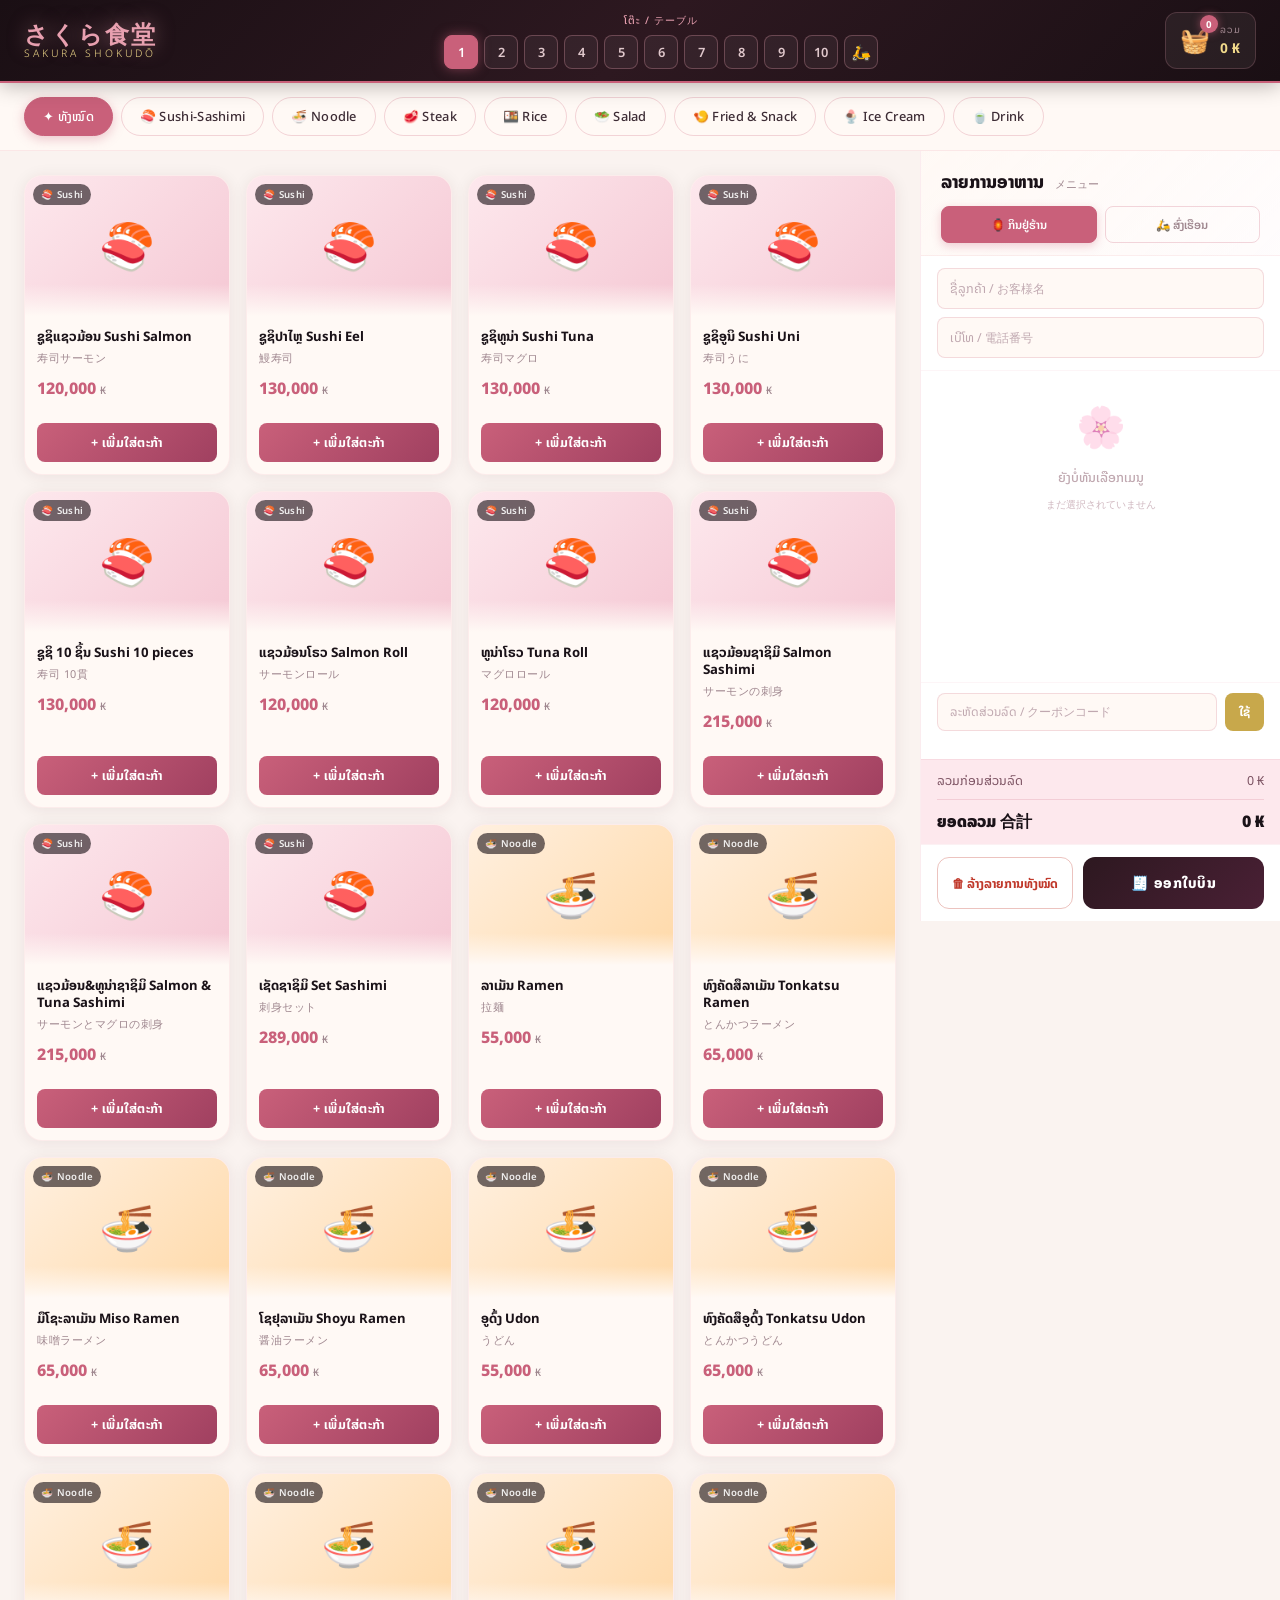
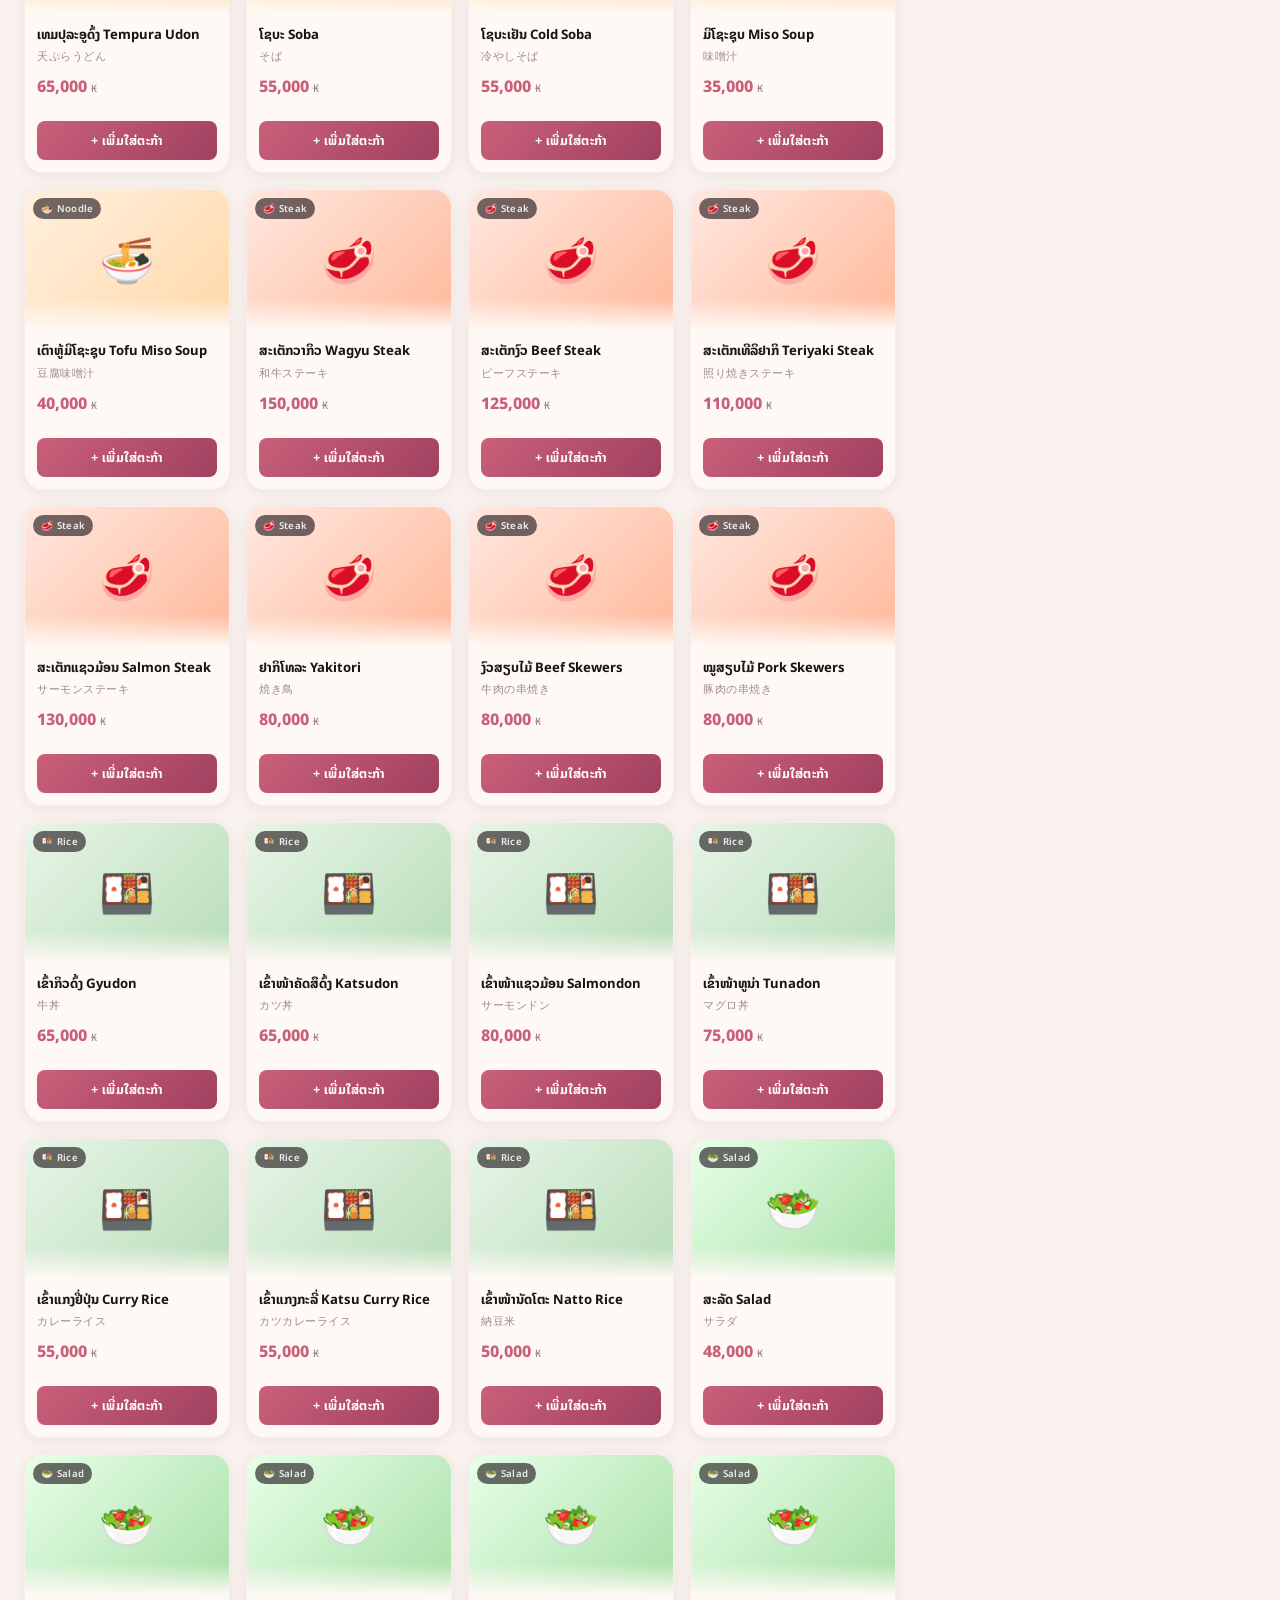
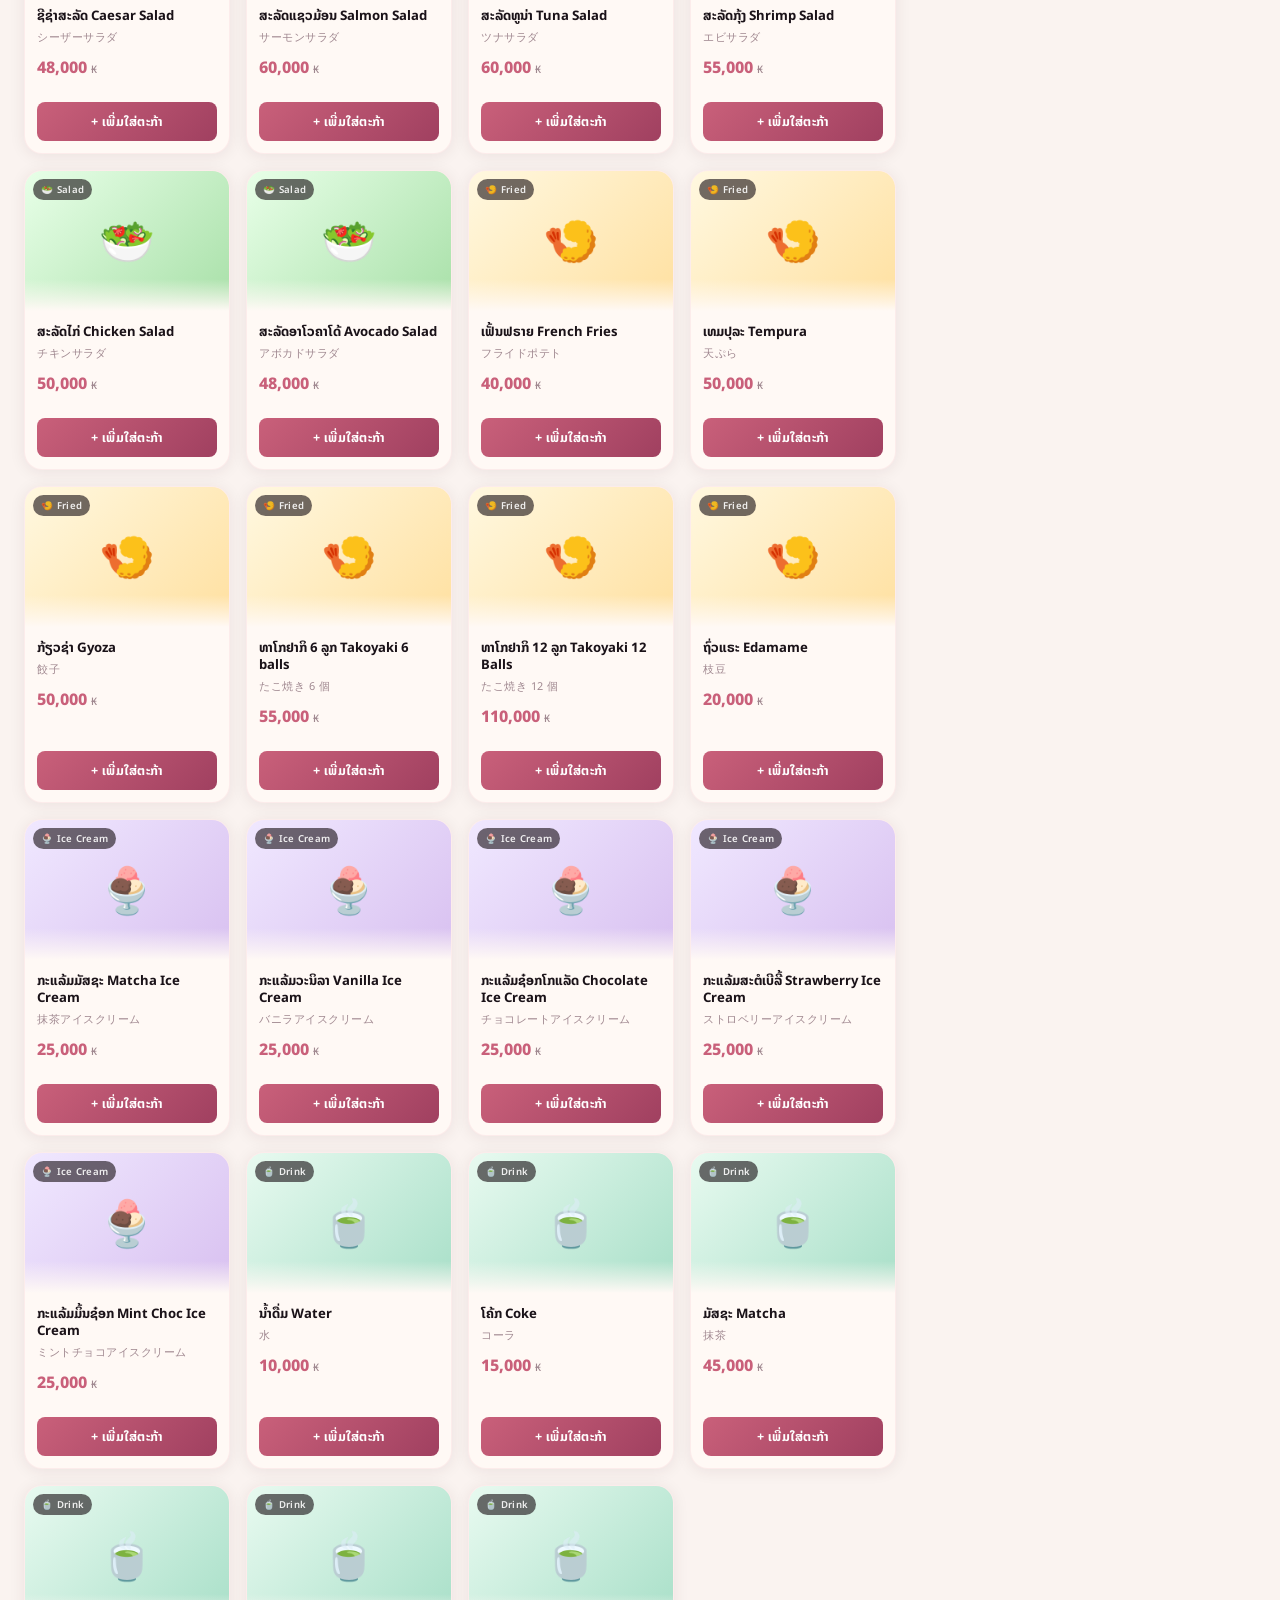
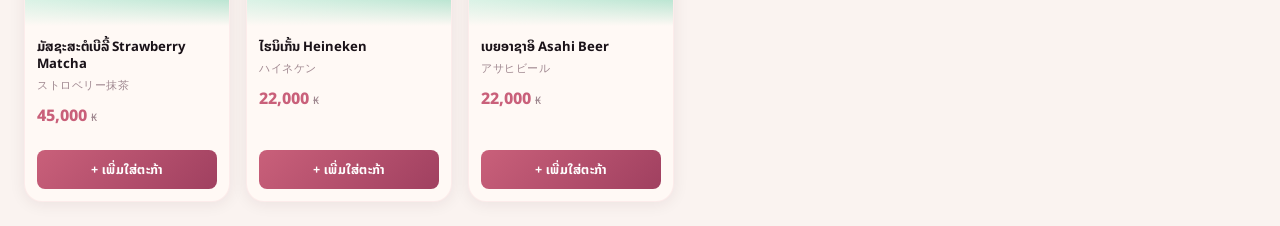
==== index.html @ 3c6b754e "Add files via upload" ====
<!DOCTYPE html>
<html lang="lo">
<head>
  <meta charset="UTF-8" />
  <meta name="viewport" content="width=device-width, initial-scale=1.0" />
  <title>さくら食堂 | Sakura Restaurant</title>
  <link rel="stylesheet" href="style.css" />
  <link href="https://fonts.googleapis.com/css2?family=Noto+Sans+Lao:wght@100;200;300;400;500;600;700;800;900&display=swap" rel="stylesheet" />
</head>
<body>

<!-- Floating Cherry Blossoms -->
<div class="petals-container" aria-hidden="true">
  <div class="petal"></div><div class="petal"></div><div class="petal"></div>
  <div class="petal"></div><div class="petal"></div><div class="petal"></div>
  <div class="petal"></div><div class="petal"></div><div class="petal"></div>
  <div class="petal"></div>
</div>

<!-- HEADER -->
<header class="header">
  <div class="header-left">
    <div class="logo">
      <span class="logo-jp">さくら食堂</span>
      <span class="logo-sub">Sakura Shokudō</span>
    </div>
  </div>
  <div class="header-center">
    <div class="table-selector">
      <label class="table-label">ໂຕ໊ະ / テーブル</label>
      <div class="table-btns" id="tableBtns">
        <button class="table-btn active" data-table="1">1</button>
        <button class="table-btn" data-table="2">2</button>
        <button class="table-btn" data-table="3">3</button>
        <button class="table-btn" data-table="4">4</button>
        <button class="table-btn" data-table="5">5</button>
        <button class="table-btn" data-table="6">6</button>
        <button class="table-btn" data-table="7">7</button>
        <button class="table-btn" data-table="8">8</button>
        <button class="table-btn" data-table="9">9</button>
        <button class="table-btn" data-table="10">10</button>
        <button class="table-btn delivery">🛵</button>
      </div>
    </div>
  </div>
  <div class="header-right">
    <div class="cart-summary" id="cartSummary">
      <div class="cart-icon-wrap">
        <span class="cart-icon">🧺</span>
        <span class="cart-badge" id="cartBadge">0</span>
      </div>
      <div class="cart-total-mini">
        <span class="cart-label">ລວມ</span>
        <span class="cart-total-val" id="cartTotalMini">0 ₭</span>
      </div>
    </div>
  </div>
</header>

<!-- CATEGORY TABS -->
<nav class="category-nav">
  <button class="cat-btn active" data-cat="all">✦ ທັງໝົດ</button>
  <button class="cat-btn" data-cat="sushi">🍣 Sushi-Sashimi</button>
  <button class="cat-btn" data-cat="noodle">🍜 Noodle</button>
  <button class="cat-btn" data-cat="steak">🥩 Steak</button>
  <button class="cat-btn" data-cat="rice">🍱 Rice</button>
  <button class="cat-btn" data-cat="salad">🥗 Salad</button>
  <button class="cat-btn" data-cat="fried">🍤 Fried &amp; Snack</button>
  <button class="cat-btn" data-cat="icecream">🍨 Ice Cream</button>
  <button class="cat-btn" data-cat="drink">🍵 Drink</button>
</nav>

<!-- MAIN LAYOUT -->
<main class="main-layout">

  <!-- MENU GRID -->
  <section class="menu-section">
    <div class="menu-grid" id="menuGrid"></div>
  </section>

  <!-- CART PANEL -->
  <aside class="cart-panel" id="cartPanel">
    <div class="cart-header">
      <h2 class="cart-title">ລາຍການອາຫານ <span class="jp-sub">メニュー</span></h2>
      <div class="order-type-toggle">
        <button class="ot-btn active" id="btnDineIn" onclick="setOrderType('dine-in')">🏮 ກິນຢູ່ຮ້ານ</button>
        <button class="ot-btn" id="btnDelivery" onclick="setOrderType('delivery')">🛵 ສົ່ງເຮືອນ</button>
      </div>
    </div>

    <!-- Customer Info -->
    <div class="customer-info" id="customerInfo">
      <div class="info-row">
        <input type="text" id="customerName" class="info-input" placeholder="ຊື່ລູກຄ້າ / お客様名" />
      </div>
      <div class="info-row">
        <input type="tel" id="customerPhone" class="info-input" placeholder="ເບີໂທ / 電話番号" />
      </div>
      <div class="info-row delivery-only hidden" id="addressRow">
        <input type="text" id="deliveryAddress" class="info-input" placeholder="ທີ່ຢູ່ສົ່ງ / 配達先住所" />
      </div>
    </div>

    <!-- Cart Items -->
    <div class="cart-items" id="cartItems">
      <div class="cart-empty" id="cartEmpty">
        <span class="empty-icon">🌸</span>
        <p>ຍັງບໍ່ທັນເລືອກເມນູ</p>
        <p class="empty-sub">まだ選択されていません</p>
      </div>
    </div>

    <!-- Discount -->
    <div class="discount-row">
      <input type="text" id="discountCode" class="discount-input" placeholder="ລະຫັດສ່ວນລົດ / クーポンコード" />
      <button class="apply-btn" onclick="applyDiscount()">ໃຊ້</button>
    </div>
    <div class="discount-msg" id="discountMsg"></div>

    <!-- Totals -->
    <div class="cart-totals">
      <div class="total-row">
        <span>ລວມກ່ອນສ່ວນລົດ</span>
        <span id="subtotalVal">0 ₭</span>
      </div>
      <div class="total-row discount-row-display hidden" id="discountDisplay">
        <span class="discount-text">ສ່ວນລົດ 5%</span>
        <span class="discount-amt" id="discountAmt">-0 ₭</span>
      </div>
      <div class="total-row delivery-only hidden" id="deliveryFeeRow">
        <span>ຄ່າສົ່ງ</span>
        <span id="deliveryFeeVal">15,000 ₭</span>
      </div>
      <div class="total-row grand">
        <span>ຍອດລວມ 合計</span>
        <span id="grandTotalVal">0 ₭</span>
      </div>
    </div>

    <!-- Action Buttons -->
    <div class="cart-actions">
      <button class="btn-clear" onclick="clearCart()">🗑 ລ້າງລາຍການທັງໝົດ</button>
      <button class="btn-checkout" onclick="checkout()">🧾 ອອກໃບບິນ</button>
    </div>
  </aside>
</main>

<!-- CART MOBILE TOGGLE -->
<button class="mobile-cart-fab" id="mobileCartFab" onclick="toggleMobileCart()">
  🧺 <span id="fabBadge">0</span>
</button>

<script src="script.js"></script>
</body>
</html>
---- style.css ----
@import url('https://fonts.googleapis.com/css2?family=Noto+Sans+Lao:wght@100;200;300;400;500;600;700;800;900&display=swap');

/* ── CSS Variables ── */
:root {
  --sakura:       #e8a0b0;
  --sakura-deep:  #c9607a;
  --sakura-pale:  #fde8ed;
  --ink:          #1a1218;
  --ink-light:    #3d2c35;
  --gold:         #c8a84b;
  --gold-light:   #f0d98a;
  --matcha:       #5a7a4a;
  --matcha-light: #8aab78;
  --cream:        #fdf6f0;
  --warm-white:   #fff9f5;
  --red-jp:       #c0392b;
  --bg-main:      #faf3f0;
  --shadow-soft:  0 4px 24px rgba(200,100,120,0.10);
  --shadow-card:  0 2px 16px rgba(60,30,40,0.08);
  --shadow-deep:  0 8px 40px rgba(60,30,40,0.18);
  --radius-lg:    18px;
  --radius-md:    12px;
  --radius-sm:    8px;
  --font-main:    'Noto Sans Lao', sans-serif;
  --transition:   0.22s cubic-bezier(0.4, 0, 0.2, 1);
}

/* ── Reset & Base ── */
*, *::before, *::after { box-sizing: border-box; margin: 0; padding: 0; }

html { scroll-behavior: smooth; }

body {
  font-family: var(--font-main);
  background: var(--bg-main);
  color: var(--ink);
  min-height: 100vh;
  overflow-x: hidden;
  position: relative;
}

/* ── Sakura Petals ── */
.petals-container {
  position: fixed;
  top: 0; left: 0; width: 100%; height: 100%;
  pointer-events: none;
  z-index: 0;
  overflow: hidden;
}

.petal {
  position: absolute;
  top: -40px;
  width: 12px; height: 14px;
  background: radial-gradient(ellipse at 40% 30%, #f9c8d4 0%, #e8a0b0 60%, #d4769a 100%);
  border-radius: 80% 20% 80% 20%;
  opacity: 0.55;
  animation: petalFall linear infinite;
}

.petal:nth-child(1)  { left: 5%;  animation-duration: 9s;  animation-delay: 0s;   width:10px; height:12px; }
.petal:nth-child(2)  { left: 15%; animation-duration: 11s; animation-delay: 2s;   opacity:.4; }
.petal:nth-child(3)  { left: 25%; animation-duration: 8s;  animation-delay: 4s;   width:8px;  height:10px; }
.petal:nth-child(4)  { left: 38%; animation-duration: 13s; animation-delay: 1s;   opacity:.35;}
.petal:nth-child(5)  { left: 50%; animation-duration: 10s; animation-delay: 5s;   width:14px; height:16px;}
.petal:nth-child(6)  { left: 60%; animation-duration: 7s;  animation-delay: 3s;   opacity:.45;}
.petal:nth-child(7)  { left: 72%; animation-duration: 12s; animation-delay: 0.5s; width:9px;  height:11px;}
.petal:nth-child(8)  { left: 82%; animation-duration: 9.5s;animation-delay: 6s;   opacity:.3; }
.petal:nth-child(9)  { left: 90%; animation-duration: 8.5s;animation-delay: 2.5s; width:11px; }
.petal:nth-child(10) { left: 97%; animation-duration: 11.5s;animation-delay:4.5s; opacity:.5; }

@keyframes petalFall {
  0%   { transform: translateY(-40px) rotate(0deg) translateX(0);   opacity: 0; }
  10%  { opacity: 0.6; }
  50%  { transform: translateY(50vh) rotate(180deg) translateX(30px); }
  90%  { opacity: 0.4; }
  100% { transform: translateY(110vh) rotate(360deg) translateX(-20px); opacity: 0; }
}

/* ── HEADER ── */
.header {
  position: sticky; top: 0; z-index: 100;
  display: flex; align-items: center; gap: 16px;
  padding: 12px 24px;
  background: linear-gradient(135deg, #1a0f14 0%, #2d1820 50%, #1a0f14 100%);
  border-bottom: 2px solid var(--sakura-deep);
  box-shadow: 0 2px 20px rgba(0,0,0,0.3);
}

.header-left { flex: 0 0 auto; }
.header-center { flex: 1; display: flex; justify-content: center; }
.header-right { flex: 0 0 auto; }

.logo {
  display: flex; flex-direction: column; line-height: 1.1;
}
.logo-jp {
  font-size: 1.5rem;
  font-weight: 700;
  color: var(--sakura);
  letter-spacing: 2px;
  text-shadow: 0 0 20px rgba(232,160,176,0.5);
}
.logo-sub {
  font-size: 0.65rem;
  font-weight: 300;
  color: var(--gold-light);
  letter-spacing: 3px;
  text-transform: uppercase;
}

/* Table Selector */
.table-selector { display: flex; flex-direction: column; align-items: center; gap: 6px; }
.table-label {
  font-size: 0.65rem; font-weight: 500;
  color: var(--sakura); letter-spacing: 1px; text-transform: uppercase;
}
.table-btns { display: flex; gap: 6px; flex-wrap: wrap; justify-content: center; }
.table-btn {
  width: 34px; height: 34px;
  border: 1.5px solid rgba(232,160,176,0.3);
  background: rgba(255,255,255,0.05);
  color: #e0c8cc;
  border-radius: var(--radius-sm);
  cursor: pointer;
  font-family: var(--font-main);
  font-size: 0.8rem; font-weight: 600;
  transition: var(--transition);
}
.table-btn:hover { background: rgba(232,160,176,0.2); border-color: var(--sakura); color: #fff; }
.table-btn.active {
  background: var(--sakura-deep);
  border-color: var(--sakura-deep);
  color: #fff;
  box-shadow: 0 0 12px rgba(201,96,122,0.5);
}
.table-btn.delivery { font-size: 1rem; }
.table-btn.delivery.active { background: #e67e22; border-color: #e67e22; }

/* Cart Summary Header */
.cart-summary {
  display: flex; align-items: center; gap: 10px;
  background: rgba(255,255,255,0.06);
  padding: 8px 14px;
  border-radius: var(--radius-md);
  border: 1px solid rgba(232,160,176,0.2);
  cursor: pointer;
}
.cart-icon-wrap { position: relative; }
.cart-icon { font-size: 1.5rem; }
.cart-badge {
  position: absolute; top: -6px; right: -8px;
  background: var(--sakura-deep);
  color: #fff;
  font-size: 0.6rem; font-weight: 700;
  min-width: 18px; height: 18px;
  border-radius: 9px;
  display: flex; align-items: center; justify-content: center;
  padding: 0 4px;
  box-shadow: 0 0 8px rgba(201,96,122,0.6);
  transition: transform 0.15s;
}
.cart-badge.bump { transform: scale(1.4); }
.cart-total-mini { display: flex; flex-direction: column; }
.cart-label { font-size: 0.6rem; color: #a08890; letter-spacing: 1px; }
.cart-total-val { font-size: 0.85rem; font-weight: 700; color: var(--gold-light); }

/* ── CATEGORY NAV ── */
.category-nav {
  display: flex; gap: 8px; padding: 14px 24px;
  overflow-x: auto; background: var(--warm-white);
  border-bottom: 1px solid rgba(232,160,176,0.2);
  scrollbar-width: none; position: relative; z-index: 10;
}
.category-nav::-webkit-scrollbar { display: none; }
.cat-btn {
  white-space: nowrap;
  padding: 8px 18px;
  border: 1.5px solid rgba(201,96,122,0.25);
  background: transparent;
  color: var(--ink-light);
  border-radius: 999px;
  cursor: pointer;
  font-family: var(--font-main);
  font-size: 0.8rem; font-weight: 500;
  transition: var(--transition);
  letter-spacing: 0.3px;
}
.cat-btn:hover {
  border-color: var(--sakura-deep);
  background: var(--sakura-pale);
  color: var(--sakura-deep);
}
.cat-btn.active {
  background: var(--sakura-deep);
  border-color: var(--sakura-deep);
  color: #fff;
  box-shadow: 0 3px 12px rgba(201,96,122,0.35);
}

/* ── MAIN LAYOUT ── */
.main-layout {
  display: grid;
  grid-template-columns: 1fr 360px;
  gap: 0;
  min-height: calc(100vh - 130px);
  position: relative; z-index: 1;
}

/* ── MENU SECTION ── */
.menu-section {
  padding: 24px;
  background: var(--bg-main);
  overflow-y: auto;
}

.menu-grid {
  display: grid;
  grid-template-columns: repeat(auto-fill, minmax(180px, 1fr));
  gap: 16px;
}

/* ── MENU CARD ── */
.menu-card {
  background: var(--warm-white);
  border-radius: var(--radius-lg);
  box-shadow: var(--shadow-card);
  overflow: hidden;
  cursor: pointer;
  transition: transform var(--transition), box-shadow var(--transition);
  border: 1px solid rgba(232,160,176,0.15);
  display: flex; flex-direction: column;
}
.menu-card:hover {
  transform: translateY(-5px);
  box-shadow: var(--shadow-deep);
  border-color: rgba(201,96,122,0.35);
}
.menu-card:hover .card-img {
  transform: scale(1.07);
}

/* Card image wrapper */
.card-img-wrap {
  position: relative;
  width: 100%;
  height: 140px;
  overflow: hidden;
  background: linear-gradient(160deg, #fde8ed, #fdf0e8);
  flex-shrink: 0;
}
.card-img {
  width: 100%; height: 100%;
  object-fit: cover;
  display: block;
  transition: transform 0.4s cubic-bezier(0.4, 0, 0.2, 1);
}
/* Fallback shown when image errors */
.card-img-fallback {
  position: absolute; inset: 0;
  display: flex; align-items: center; justify-content: center;
  font-size: 2.8rem;
}
/* Bottom fade overlay so body text reads cleanly */
.card-img-wrap::after {
  content: '';
  position: absolute; bottom: 0; left: 0; right: 0; height: 32px;
  background: linear-gradient(transparent, var(--warm-white));
  pointer-events: none;
}

/* Category badge on card image */
.card-cat-badge {
  position: absolute; top: 8px; left: 8px;
  background: rgba(26,18,24,0.62);
  color: rgba(255,255,255,0.9);
  font-size: 0.6rem; font-weight: 600;
  padding: 3px 8px; border-radius: 999px;
  backdrop-filter: blur(4px);
  letter-spacing: 0.3px;
  pointer-events: none;
}

.card-body { padding: 12px; flex: 1; display: flex; flex-direction: column; gap: 4px; }

.card-name {
  font-size: 0.82rem; font-weight: 700;
  color: var(--ink); line-height: 1.3;
}
.card-name-jp {
  font-size: 0.68rem; font-weight: 400;
  color: #a08890; letter-spacing: 0.5px;
}
.card-price {
  font-size: 1rem; font-weight: 800;
  color: var(--sakura-deep);
  margin-top: 4px;
}
.card-price span { font-size: 0.65rem; font-weight: 500; color: #a08890; }

.card-footer { padding: 10px 12px 12px; }
.add-btn {
  width: 100%;
  padding: 9px;
  background: linear-gradient(135deg, var(--sakura-deep), #a04060);
  color: #fff;
  border: none;
  border-radius: var(--radius-sm);
  cursor: pointer;
  font-family: var(--font-main);
  font-size: 0.78rem; font-weight: 700;
  letter-spacing: 0.3px;
  transition: var(--transition);
  position: relative; overflow: hidden;
}
.add-btn:hover {
  background: linear-gradient(135deg, #a04060, var(--sakura-deep));
  box-shadow: 0 4px 14px rgba(201,96,122,0.4);
}
.add-btn:active { transform: scale(0.97); }
.add-btn.added {
  background: linear-gradient(135deg, var(--matcha), #3d6b30);
}

/* Cart Qty Indicator on card */
.card-qty-indicator {
  position: absolute; top: 8px; right: 8px;
  background: var(--sakura-deep);
  color: #fff; font-size: 0.65rem; font-weight: 700;
  width: 22px; height: 22px; border-radius: 50%;
  display: flex; align-items: center; justify-content: center;
  box-shadow: 0 2px 8px rgba(201,96,122,0.5);
  opacity: 0; transform: scale(0);
  transition: var(--transition);
}
.card-qty-indicator.visible { opacity: 1; transform: scale(1); }

/* ── CART PANEL ── */
.cart-panel {
  background: #fff;
  border-left: 1px solid rgba(232,160,176,0.2);
  display: flex; flex-direction: column;
  height: calc(100vh - 130px);
  position: sticky; top: 130px;
  overflow: hidden;
}

.cart-header {
  padding: 16px 20px 12px;
  border-bottom: 1px solid rgba(232,160,176,0.15);
  background: linear-gradient(135deg, #fff9f5, #fde8ed20);
}
.cart-title {
  font-size: 1.1rem; font-weight: 800;
  color: var(--ink);
  margin-bottom: 10px;
}
.jp-sub { font-size: 0.7rem; font-weight: 400; color: #a08890; margin-left: 6px; }

.order-type-toggle { display: flex; gap: 8px; }
.ot-btn {
  flex: 1; padding: 8px 6px;
  border: 1.5px solid rgba(201,96,122,0.25);
  background: transparent;
  color: #a08890;
  border-radius: var(--radius-sm);
  cursor: pointer;
  font-family: var(--font-main);
  font-size: 0.72rem; font-weight: 600;
  transition: var(--transition);
  white-space: nowrap;
}
.ot-btn.active {
  background: var(--sakura-deep);
  border-color: var(--sakura-deep);
  color: #fff;
  box-shadow: 0 3px 10px rgba(201,96,122,0.3);
}

/* Customer Info */
.customer-info {
  padding: 12px 16px;
  border-bottom: 1px solid rgba(232,160,176,0.1);
  display: flex; flex-direction: column; gap: 8px;
}
.info-row { width: 100%; }
.info-input {
  width: 100%;
  padding: 9px 12px;
  border: 1.5px solid rgba(201,96,122,0.2);
  border-radius: var(--radius-sm);
  font-family: var(--font-main);
  font-size: 0.78rem;
  color: var(--ink);
  background: var(--warm-white);
  transition: border-color var(--transition);
  outline: none;
}
.info-input:focus {
  border-color: var(--sakura-deep);
  background: #fff;
  box-shadow: 0 0 0 3px rgba(201,96,122,0.1);
}
.info-input::placeholder { color: #c0a8b0; }

.delivery-only { display: block; }
.hidden { display: none !important; }

/* Cart Items */
.cart-items {
  flex: 1; overflow-y: auto; padding: 12px 16px;
  scrollbar-width: thin;
  scrollbar-color: rgba(201,96,122,0.3) transparent;
}
.cart-items::-webkit-scrollbar { width: 4px; }
.cart-items::-webkit-scrollbar-thumb { background: rgba(201,96,122,0.3); border-radius: 2px; }

.cart-empty {
  display: flex; flex-direction: column; align-items: center;
  justify-content: center; height: 140px; gap: 8px;
  color: #c0a8b0;
}
.empty-icon { font-size: 2.5rem; opacity: 0.5; }
.cart-empty p { font-size: 0.8rem; font-weight: 500; }
.empty-sub { font-size: 0.65rem !important; color: #d0b8c0; }

/* Cart Item Row */
.cart-item {
  display: flex; align-items: center; gap: 10px;
  padding: 10px 0;
  border-bottom: 1px solid rgba(232,160,176,0.1);
  animation: slideIn 0.25s ease;
}
@keyframes slideIn {
  from { opacity: 0; transform: translateX(12px); }
  to   { opacity: 1; transform: translateX(0); }
}
/* Cart item thumbnail */
.item-thumb-wrap {
  width: 42px; height: 42px;
  border-radius: var(--radius-sm);
  overflow: hidden; flex-shrink: 0;
  border: 1px solid rgba(232,160,176,0.2);
  position: relative;
}
.item-thumb {
  width: 100%; height: 100%;
  object-fit: cover; display: block;
}
.item-thumb-fallback {
  position: absolute; inset: 0;
  align-items: center; justify-content: center;
  font-size: 1.3rem;
}
.item-details { flex: 1; min-width: 0; }
.item-name {
  font-size: 0.78rem; font-weight: 700;
  white-space: nowrap; overflow: hidden; text-overflow: ellipsis;
}
.item-price-line { font-size: 0.68rem; color: #a08890; margin-top: 1px; }
.item-qty-ctrl {
  display: flex; align-items: center; gap: 6px; flex-shrink: 0;
}
.qty-btn {
  width: 26px; height: 26px;
  border: 1.5px solid rgba(201,96,122,0.3);
  background: transparent;
  color: var(--sakura-deep);
  border-radius: 50%;
  cursor: pointer; font-size: 0.9rem; font-weight: 700;
  display: flex; align-items: center; justify-content: center;
  transition: var(--transition); font-family: var(--font-main);
  line-height: 1;
}
.qty-btn:hover { background: var(--sakura-pale); border-color: var(--sakura-deep); }
.qty-num { font-size: 0.85rem; font-weight: 800; min-width: 20px; text-align: center; }
.item-subtotal {
  font-size: 0.8rem; font-weight: 800;
  color: var(--sakura-deep); flex-shrink: 0;
  min-width: 60px; text-align: right;
}
.delete-btn {
  background: none; border: none; cursor: pointer;
  color: #d4a0a8; font-size: 1rem;
  padding: 2px 4px;
  transition: color var(--transition);
  flex-shrink: 0;
}
.delete-btn:hover { color: var(--red-jp); }

/* Discount Row */
.discount-row {
  display: flex; gap: 8px;
  padding: 10px 16px;
  border-top: 1px solid rgba(232,160,176,0.1);
}
.discount-input {
  flex: 1; padding: 8px 12px;
  border: 1.5px solid rgba(201,96,122,0.2);
  border-radius: var(--radius-sm);
  font-family: var(--font-main); font-size: 0.75rem;
  color: var(--ink); background: var(--warm-white);
  outline: none; transition: border-color var(--transition);
}
.discount-input:focus { border-color: var(--sakura-deep); }
.discount-input::placeholder { color: #c0a8b0; }
.apply-btn {
  padding: 8px 14px;
  background: var(--gold);
  color: #fff; border: none;
  border-radius: var(--radius-sm);
  cursor: pointer; font-family: var(--font-main);
  font-size: 0.75rem; font-weight: 700;
  transition: var(--transition);
  white-space: nowrap;
}
.apply-btn:hover { background: #b8943b; }
.discount-msg {
  padding: 0 16px 6px;
  font-size: 0.72rem; font-weight: 600;
  min-height: 18px;
}
.discount-msg.success { color: var(--matcha); }
.discount-msg.error   { color: var(--red-jp); }

/* Totals */
.cart-totals {
  padding: 10px 16px;
  background: var(--sakura-pale);
  border-top: 1px solid rgba(201,96,122,0.1);
  display: flex; flex-direction: column; gap: 6px;
}
.total-row {
  display: flex; justify-content: space-between; align-items: center;
  font-size: 0.78rem; color: #7a5060;
}
.total-row.grand {
  font-size: 1rem; font-weight: 900;
  color: var(--ink);
  border-top: 1.5px solid rgba(201,96,122,0.2);
  padding-top: 8px; margin-top: 2px;
}
.discount-text { color: var(--matcha); font-weight: 700; }
.discount-amt  { color: var(--matcha); font-weight: 700; }

/* Cart Actions */
.cart-actions {
  display: flex; gap: 10px;
  padding: 12px 16px;
  border-top: 1px solid rgba(232,160,176,0.15);
}
.btn-clear {
  flex: 0 0 auto; padding: 12px 14px;
  background: transparent;
  border: 1.5px solid rgba(192,57,43,0.3);
  color: var(--red-jp); border-radius: var(--radius-md);
  cursor: pointer; font-family: var(--font-main);
  font-size: 0.78rem; font-weight: 700;
  transition: var(--transition);
}
.btn-clear:hover { background: #fff0ee; border-color: var(--red-jp); }
.btn-checkout {
  flex: 1; padding: 14px;
  background: linear-gradient(135deg, #2d1820, #4a2035);
  color: #fff; border: none;
  border-radius: var(--radius-md);
  cursor: pointer; font-family: var(--font-main);
  font-size: 0.88rem; font-weight: 800;
  letter-spacing: 0.5px;
  transition: var(--transition);
  position: relative; overflow: hidden;
}
.btn-checkout::before {
  content: '';
  position: absolute; top: 0; left: -100%; width: 100%; height: 100%;
  background: linear-gradient(90deg, transparent, rgba(232,160,176,0.2), transparent);
  transition: left 0.5s;
}
.btn-checkout:hover::before { left: 100%; }
.btn-checkout:hover {
  background: linear-gradient(135deg, var(--sakura-deep), #8a2040);
  box-shadow: 0 6px 20px rgba(201,96,122,0.4);
}

/* ── MOBILE FAB ── */
.mobile-cart-fab {
  display: none;
  position: fixed; bottom: 24px; right: 20px; z-index: 200;
  background: linear-gradient(135deg, var(--sakura-deep), #8a2040);
  color: #fff; border: none;
  padding: 14px 20px; border-radius: 999px;
  font-family: var(--font-main); font-size: 0.9rem; font-weight: 700;
  box-shadow: 0 6px 24px rgba(201,96,122,0.5);
  cursor: pointer; transition: var(--transition);
  gap: 8px; align-items: center;
}
.mobile-cart-fab span {
  background: rgba(255,255,255,0.25);
  border-radius: 50%; width: 22px; height: 22px;
  display: inline-flex; align-items: center; justify-content: center;
  font-size: 0.75rem; font-weight: 800;
}

/* ── RECEIPT PAGE ── */
.receipt-page {
  min-height: 100vh;
  background: linear-gradient(160deg, #fde8ed 0%, #fdf6f0 40%, #e8f0ed 100%);
  display: flex; flex-direction: column; align-items: center;
  padding: 40px 20px;
  font-family: var(--font-main);
}
.receipt-container {
  width: 100%; max-width: 480px;
  background: #fff;
  border-radius: var(--radius-lg);
  box-shadow: var(--shadow-deep);
  overflow: hidden;
}
.receipt-header {
  background: linear-gradient(135deg, #1a0f14, #3d1830);
  padding: 28px 24px;
  text-align: center; color: #fff;
}
.receipt-logo-jp {
  font-size: 1.8rem; font-weight: 800;
  color: var(--sakura);
  letter-spacing: 4px;
  text-shadow: 0 0 20px rgba(232,160,176,0.4);
}
.receipt-logo-en {
  font-size: 0.7rem; font-weight: 300;
  color: var(--gold-light); letter-spacing: 4px;
  margin-top: 2px;
}
.receipt-divider-jp {
  color: var(--gold); font-size: 1rem; margin: 8px 0 0;
  letter-spacing: 8px; opacity: 0.7;
}
.receipt-body { padding: 24px; }
.receipt-meta {
  display: grid; grid-template-columns: 1fr 1fr;
  gap: 8px; margin-bottom: 20px;
  padding: 14px;
  background: var(--sakura-pale);
  border-radius: var(--radius-md);
}
.meta-item { display: flex; flex-direction: column; gap: 2px; }
.meta-label { font-size: 0.62rem; font-weight: 600; color: #a08890; text-transform: uppercase; letter-spacing: 0.5px; }
.meta-value { font-size: 0.82rem; font-weight: 700; color: var(--ink); }
.receipt-table {
  width: 100%; border-collapse: collapse; margin-bottom: 16px;
}
.receipt-table th {
  font-size: 0.65rem; font-weight: 700; text-transform: uppercase;
  letter-spacing: 0.5px; color: #a08890;
  padding: 8px 6px; border-bottom: 2px solid rgba(201,96,122,0.15);
  text-align: left;
}
.receipt-table td {
  padding: 10px 6px; font-size: 0.8rem;
  border-bottom: 1px dashed rgba(232,160,176,0.2);
  color: var(--ink);
}
.receipt-table .item-name-cell { font-weight: 600; }
.receipt-table .item-qty-cell { text-align: center; color: #7a5060; }
.receipt-table .item-price-cell { text-align: right; font-weight: 700; color: var(--sakura-deep); }
.receipt-totals {
  background: #fdf6f0; border-radius: var(--radius-md);
  padding: 14px 16px; display: flex; flex-direction: column; gap: 6px;
  margin-bottom: 20px;
}
.receipt-total-row {
  display: flex; justify-content: space-between;
  font-size: 0.78rem; color: #7a5060;
}
.receipt-total-row.grand {
  font-size: 1.1rem; font-weight: 900;
  color: var(--ink); border-top: 1.5px solid rgba(201,96,122,0.2);
  padding-top: 10px; margin-top: 4px;
}
.receipt-thanks {
  text-align: center; padding: 16px;
  border-top: 1px solid rgba(232,160,176,0.2);
  color: #a08890; font-size: 0.78rem;
  line-height: 1.8;
}
.receipt-thanks strong { color: var(--sakura-deep); }
.receipt-actions {
  display: flex; gap: 12px; justify-content: center;
  padding: 20px;
}
.btn-print, .btn-new-order {
  padding: 12px 28px; border-radius: var(--radius-md);
  cursor: pointer; font-family: var(--font-main);
  font-size: 0.85rem; font-weight: 700;
  border: none; transition: var(--transition);
}
.btn-print {
  background: linear-gradient(135deg, #1a0f14, #3d1830);
  color: #fff;
  box-shadow: 0 4px 14px rgba(60,24,48,0.3);
}
.btn-print:hover { box-shadow: 0 6px 20px rgba(201,96,122,0.4); }
.btn-new-order {
  background: var(--sakura-pale);
  color: var(--sakura-deep);
  border: 1.5px solid var(--sakura-deep);
}
.btn-new-order:hover { background: var(--sakura-deep); color: #fff; }

/* ── DELIVERY BADGE ── */
.delivery-badge {
  display: inline-flex; align-items: center; gap: 6px;
  background: linear-gradient(135deg, #e67e22, #d35400);
  color: #fff; font-size: 0.72rem; font-weight: 700;
  padding: 4px 12px; border-radius: 999px;
  margin-bottom: 10px;
}

/* ── RESPONSIVE ── */
@media (max-width: 1024px) {
  .main-layout { grid-template-columns: 1fr 300px; }
  .menu-grid { grid-template-columns: repeat(auto-fill, minmax(155px, 1fr)); }
}

@media (max-width: 768px) {
  .header { padding: 10px 16px; gap: 10px; }
  .logo-jp { font-size: 1.1rem; }
  .header-center { display: none; }

  .main-layout {
    grid-template-columns: 1fr;
    grid-template-rows: 1fr;
  }
  .cart-panel {
    display: none;
    position: fixed; top: 0; right: 0;
    width: min(100%, 360px); height: 100vh; z-index: 300;
    border-radius: var(--radius-lg) 0 0 var(--radius-lg);
    box-shadow: -8px 0 40px rgba(0,0,0,0.25);
    top: 0 !important;
  }
  .cart-panel.mobile-open { display: flex; }
  .mobile-cart-fab { display: flex; }
  .menu-section { padding: 16px; }
  .menu-grid { grid-template-columns: repeat(auto-fill, minmax(140px, 1fr)); gap: 12px; }

  .category-nav { padding: 10px 16px; gap: 6px; }
  .cat-btn { padding: 7px 14px; font-size: 0.75rem; }

  .cart-actions { flex-direction: column; }
  .btn-clear { width: 100%; text-align: center; }
}

@media (max-width: 420px) {
  .menu-grid { grid-template-columns: repeat(2, 1fr); gap: 10px; }
  .card-img-wrap { height: 110px; }
  .card-name { font-size: 0.75rem; }
  .card-price { font-size: 0.88rem; }
}

@media print {
  .receipt-actions { display: none; }
  .receipt-page { background: #fff; padding: 0; }
  .receipt-container { box-shadow: none; }
}

/* ── Animations & Effects ── */
@keyframes popIn {
  0%   { transform: scale(0.8); opacity: 0; }
  70%  { transform: scale(1.05); }
  100% { transform: scale(1); opacity: 1; }
}
.pop-in { animation: popIn 0.3s cubic-bezier(0.34, 1.56, 0.64, 1); }

/* Overlay for mobile cart */
.cart-overlay {
  display: none;
  position: fixed; inset: 0; z-index: 250;
  background: rgba(0,0,0,0.45);
  backdrop-filter: blur(2px);
}
.cart-overlay.visible { display: block; }
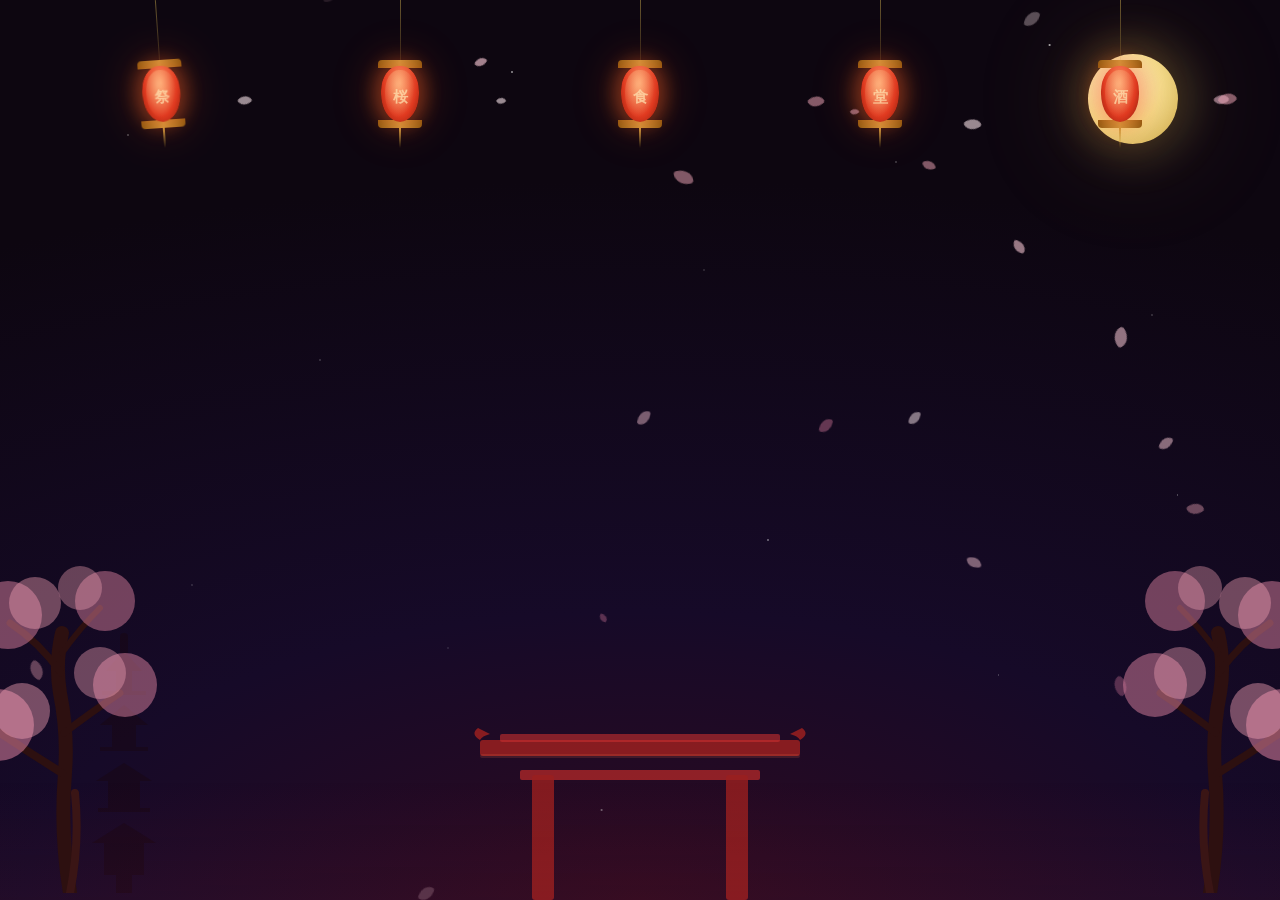
==== commit 607564a7: "Update index.html" ====
--- a/index.html
+++ b/index.html
@@ -3,6 +3,7 @@
 <head>
   <meta charset="UTF-8" />
   <meta name="viewport" content="width=device-width, initial-scale=1.0" />
+  <meta http-equiv="refresh" content="0; url=welcome.html">
   <title>さくら食堂 | Sakura Restaurant</title>
   <link rel="stylesheet" href="style.css" />
   <link href="https://fonts.googleapis.com/css2?family=Noto+Sans+Lao:wght@100;200;300;400;500;600;700;800;900&display=swap" rel="stylesheet" />
@@ -152,4 +153,4 @@
 
 <script src="script.js"></script>
 </body>
-</html>+</html>
